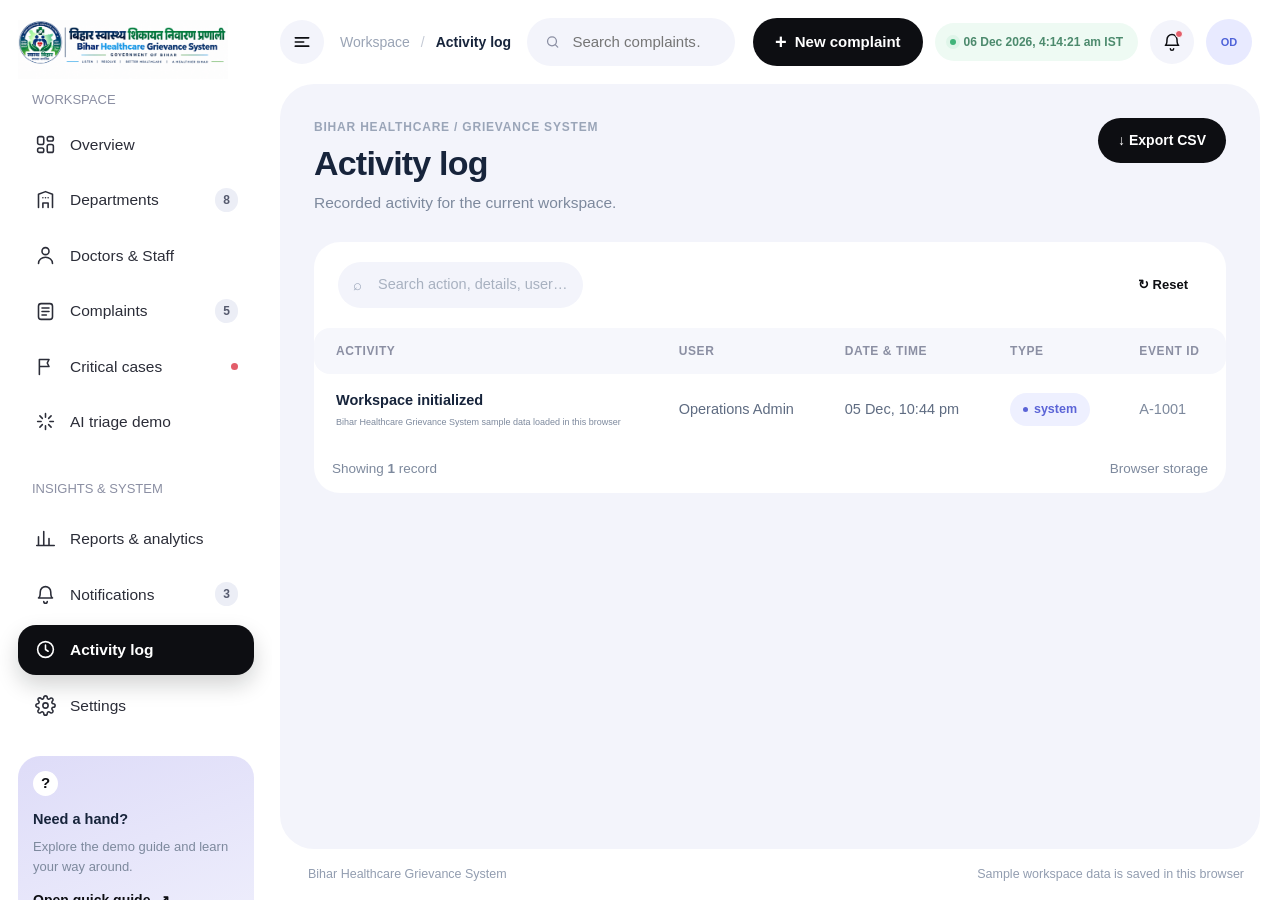
==== activity-log.html @ 7375d267 "Add complete HBS frontend Co-authored-by: Copilot <223556219+Copilot@users.noreply.github.com>" ====
<!doctype html>
<html lang="en">
<head>
  <meta charset="utf-8">
  <meta name="viewport" content="width=device-width, initial-scale=1">
  <meta name="theme-color" content="#f7f9fc">
  <meta name="referrer" content="no-referrer">
  <meta http-equiv="Content-Security-Policy" content="default-src 'self'; script-src 'self' https://cdn.jsdelivr.net; style-src 'self' 'unsafe-inline' https://fonts.googleapis.com; font-src https://fonts.gstatic.com; img-src 'self' data:; connect-src 'self'; object-src 'none'; base-uri 'none'; form-action 'none'">
  <title>Activity log · Bihar Healthcare Grievance System</title>
  <link rel="preconnect" href="https://fonts.googleapis.com">
  <link rel="preconnect" href="https://fonts.gstatic.com" crossorigin>
  <link href="https://fonts.googleapis.com/css2?family=DM+Sans:wght@400;500;600;700&family=Manrope:wght@400;500;600;700;800&family=Outfit:wght@400;500;600;700&display=swap" rel="stylesheet">
  <link rel="stylesheet" href="css/base.css">
  <link rel="stylesheet" href="css/pages/activity-log.css">
</head>
<body>
  <div class="app-shell">
    <aside class="sidebar" id="sidebar">
      <a class="brand" href="index.html" aria-label="Bihar Healthcare Grievance System home"><img src="assets/bihar-healthcare-logo.png" alt="Bihar Healthcare Grievance System — Government of Bihar"></a>
      <div class="side-label">WORKSPACE</div>
      <nav class="nav-list" aria-label="Main navigation">
        <a class="nav-item" href="index.html"><span class="nav-icon"><svg viewBox="0 0 24 24" fill="none" stroke="currentColor" stroke-width="1.8" stroke-linecap="round" stroke-linejoin="round"><rect x="3" y="3" width="7" height="9" rx="2"/><rect x="14" y="3" width="7" height="5" rx="2"/><rect x="14" y="12" width="7" height="9" rx="2"/><rect x="3" y="16" width="7" height="5" rx="2"/></svg></span><span>Overview</span></a>
        <a class="nav-item" href="departments.html"><span class="nav-icon"><svg viewBox="0 0 24 24" fill="none" stroke="currentColor" stroke-width="1.8" stroke-linecap="round" stroke-linejoin="round"><path d="M4 21V6l8-3 8 3v15"/><path d="M9 21v-5h6v5M9 10h.01M15 10h.01M12 10h.01"/></svg></span><span>Departments</span><span class="nav-count" id="departmentNavCount">8</span></a>
        <a class="nav-item" href="staff.html"><span class="nav-icon"><svg viewBox="0 0 24 24" fill="none" stroke="currentColor" stroke-width="1.8" stroke-linecap="round" stroke-linejoin="round"><circle cx="12" cy="7" r="4"/><path d="M4 21c0-4 3.5-7 8-7s8 3 8 7"/></svg></span><span>Doctors &amp; Staff</span></a>
        <a class="nav-item" href="complaints.html"><span class="nav-icon"><svg viewBox="0 0 24 24" fill="none" stroke="currentColor" stroke-width="1.8" stroke-linecap="round" stroke-linejoin="round"><rect x="4" y="3" width="16" height="18" rx="3"/><path d="M8 8h8M8 12h8M8 16h5"/></svg></span><span>Complaints</span><span class="nav-count" id="complaintNavCount">0</span></a>
        <a class="nav-item" href="critical-cases.html"><span class="nav-icon"><svg viewBox="0 0 24 24" fill="none" stroke="currentColor" stroke-width="1.8" stroke-linecap="round" stroke-linejoin="round"><path d="M5 21V4M5 4h11l-2 4 2 4H5"/></svg></span><span>Critical cases</span><span class="nav-dot"></span></a>
        <a class="nav-item" href="ai-triage.html"><span class="nav-icon"><svg viewBox="0 0 24 24" fill="none" stroke="currentColor" stroke-width="1.8" stroke-linecap="round" stroke-linejoin="round"><path d="M12 3v4M12 17v4M3 12h4M17 12h4M5.6 5.6l2.8 2.8M15.6 15.6l2.8 2.8M18.4 5.6l-2.8 2.8M8.4 15.6l-2.8 2.8"/></svg></span><span>AI triage demo</span></a>
        <div class="side-label side-label-spaced">INSIGHTS &amp; SYSTEM</div>
        <a class="nav-item" href="reports.html"><span class="nav-icon"><svg viewBox="0 0 24 24" fill="none" stroke="currentColor" stroke-width="1.8" stroke-linecap="round" stroke-linejoin="round"><path d="M4 20V10M10 20V4M16 20v-8M22 20H2"/></svg></span><span>Reports &amp; analytics</span></a>
        <a class="nav-item" href="notifications.html"><span class="nav-icon"><svg viewBox="0 0 24 24" fill="none" stroke="currentColor" stroke-width="1.8" stroke-linecap="round" stroke-linejoin="round"><path d="M6 9a6 6 0 0 1 12 0c0 6 2 7 2 7H4s2-1 2-7z"/><path d="M10 20a2 2 0 0 0 4 0"/></svg></span><span>Notifications</span><span class="nav-count" id="notificationNavCount">3</span></a>
        <a class="nav-item active" href="activity-log.html" aria-current="page"><span class="nav-icon"><svg viewBox="0 0 24 24" fill="none" stroke="currentColor" stroke-width="1.8" stroke-linecap="round" stroke-linejoin="round"><circle cx="12" cy="12" r="9"/><path d="M12 7v5l3 2"/></svg></span><span>Activity log</span></a>
        <a class="nav-item" href="settings.html"><span class="nav-icon"><svg viewBox="0 0 24 24" fill="none" stroke="currentColor" stroke-width="1.8" stroke-linecap="round" stroke-linejoin="round"><circle cx="12" cy="12" r="3"/><path d="M19.4 15a1.7 1.7 0 0 0 .3 1.9l.1.1a2 2 0 1 1-2.8 2.8l-.1-.1a1.7 1.7 0 0 0-1.9-.3 1.7 1.7 0 0 0-1 1.5V21a2 2 0 1 1-4 0v-.1a1.7 1.7 0 0 0-1.1-1.5 1.7 1.7 0 0 0-1.9.3l-.1.1a2 2 0 1 1-2.8-2.8l.1-.1a1.7 1.7 0 0 0 .3-1.9 1.7 1.7 0 0 0-1.5-1H3a2 2 0 1 1 0-4h.1a1.7 1.7 0 0 0 1.5-1.1 1.7 1.7 0 0 0-.3-1.9l-.1-.1a2 2 0 1 1 2.8-2.8l.1.1a1.7 1.7 0 0 0 1.9.3H9a1.7 1.7 0 0 0 1-1.5V3a2 2 0 1 1 4 0v.1a1.7 1.7 0 0 0 1 1.5 1.7 1.7 0 0 0 1.9-.3l.1-.1a2 2 0 1 1 2.8 2.8l-.1.1a1.7 1.7 0 0 0-.3 1.9V9a1.7 1.7 0 0 0 1.5 1H21a2 2 0 1 1 0 4h-.1a1.7 1.7 0 0 0-1.5 1z"/></svg></span><span>Settings</span></a>
      </nav>
      <div class="sidebar-bottom">
        <div class="support-card"><div class="support-icon">?</div><strong>Need a hand?</strong><p>Explore the demo guide and learn your way around.</p><button type="button" class="text-button" id="openGuide">Open quick guide <span>↗</span></button></div>
        <div class="user-mini"><a class="user-profile-link" href="admin-profile.html" aria-label="Open Operations Admin profile"><span class="avatar avatar-indigo">OD</span><span class="user-mini-copy"><strong>Operations Admin</strong><small>Administrator · Demo</small></span></a><button type="button" class="icon-button" id="profileMenu" aria-label="Operations Admin profile">•••</button></div>
      </div>
    </aside>

    <main class="main-area">
      <header class="topbar">
        <div class="topbar-left"><button type="button" class="icon-button mobile-menu" id="mobileMenu" aria-label="Toggle sidebar" title="Toggle sidebar"><svg width="20" height="20" viewBox="0 0 24 24" fill="none" stroke="currentColor" stroke-width="2" stroke-linecap="round"><path d="M4 7h16M4 12h10M4 17h16"/></svg></button><div class="breadcrumb"><span>Workspace</span><span class="crumb-sep">/</span><strong id="breadcrumbCurrent">Activity log</strong></div><label class="top-search"><svg width="18" height="18" viewBox="0 0 24 24" fill="none" stroke="currentColor" stroke-width="2" stroke-linecap="round"><circle cx="11" cy="11" r="7"/><path d="m20 20-3.5-3.5"/></svg><input id="globalSearch" type="search" placeholder="Search complaints…" autocomplete="off"></label></div>
        <div class="topbar-actions">
          <button type="button" class="add-pill" data-action="new-complaint"><span>+</span> New complaint</button>
          <div class="system-status" title="Live time in India Standard Time"><span class="status-pulse"></span><time class="live-clock-full" id="liveClock" aria-live="off"></time><time class="live-clock-time" id="liveClockTime" aria-live="off"></time></div>
          <button type="button" class="icon-button notification-button" id="topNotifications" aria-label="Notifications"><svg width="20" height="20" viewBox="0 0 24 24" fill="none" stroke="currentColor" stroke-width="1.8" stroke-linecap="round" stroke-linejoin="round"><path d="M6 9a6 6 0 0 1 12 0c0 6 2 7 2 7H4s2-1 2-7z"/><path d="M10 20a2 2 0 0 0 4 0"/></svg><i></i></button>
          <a class="avatar avatar-indigo avatar-top profile-avatar-link" href="admin-profile.html" aria-label="Open Operations Admin profile">OD</a>
        </div>
      </header>
      <div class="page-content" id="pageContent" tabindex="-1"><noscript><p>This application needs JavaScript to run.</p></noscript></div>
      <footer class="app-footer"><span>Bihar Healthcare Grievance System</span><span>Sample workspace data is saved in this browser</span></footer>
    </main>
  </div>

  <button type="button" class="sidebar-scrim" id="sidebarScrim" aria-label="Close navigation" hidden></button>
  <div class="toast-region" id="toastRegion" aria-live="polite"></div>
  <div class="modal-backdrop" id="modalBackdrop" hidden>
    <section class="modal" role="dialog" aria-modal="true" aria-labelledby="modalTitle">
      <header class="modal-header"><div><div class="eyebrow" id="modalEyebrow">WORKSPACE</div><h2 id="modalTitle">Edit record</h2></div><button type="button" class="icon-button" id="modalClose" aria-label="Close dialog">×</button></header>
      <div class="modal-body" id="modalBody"></div>
      <footer class="modal-footer" id="modalFooter"></footer>
    </section>
  </div>
  <script src="js/core/api-config.js"></script>
  <script src="js/core/api.js"></script>
  <script src="js/core/store.js"></script>
  <script src="js/core/utils.js"></script>
  <script src="js/core/ui.js"></script>
  <script src="js/core/records.js"></script>
  <script src="js/core/layout.js"></script>
  <script src="js/core/page.js"></script>
  <script src="js/pages/activity-log.js"></script>
</body>
</html>
---- css/base.css ----
/*
 * base.css — shared styles for every page: design tokens, sidebar, top bar,
 * buttons, cards, tables, forms, modal and toast.
 * Page-specific rules live in css/pages/<page>.css.
 */

:root {
  --bg: #f6f8fc;
  --surface: #fff;
  --surface-soft: #f8faff;
  --text: #17243b;
  --muted: #7d899d;
  --line: #e8edf5;
  --primary: #0b376b;
  --primary-dark: #08294f;
  --primary-soft: #eaf3fb;
  --teal: #11834b;
  --teal-soft: #e6f6ec;
  --orange: #e99a38;
  --orange-soft: #fff4e5;
  --red: #e35d6a;
  --red-soft: #fff0f1;
  --green: #2c9b70;
  --green-soft: #e7f7ef;
  --shadow: 0 8px 26px rgba(29,48,91,.045);
  --radius: 16px;
}

* {
  box-sizing: border-box;
}

html {
  scroll-behavior: smooth;
}

body {
  margin: 0;
  background: var(--bg);
  color: var(--text);
  font-family: "DM Sans",sans-serif;
  font-size: 14px;
}

button,
input,
select,
textarea {
  font: inherit;
}

button {
  cursor: pointer;
}

button:focus-visible,
input:focus-visible,
select:focus-visible,
textarea:focus-visible {
  outline: 3px solid #b9c3ff;
  outline-offset: 2px;
}

.app-shell {
  min-height: 100vh;
}

.sidebar {
  width: 256px;
  background: #fff;
  border-right: 1px solid var(--line);
  position: fixed;
  inset: 0 auto 0 0;
  display: flex;
  flex-direction: column;
  padding: 25px 16px 14px;
  z-index: 20;
  overflow-y: auto;
}

.brand {
  display: flex;
  align-items: center;
  gap: 11px;
  padding: 0 10px 30px;
  text-decoration: none;
  color: var(--text);
}

.brand-mark {
  width: 39px;
  height: 39px;
  background: var(--primary);
  border-radius: 13px;
  display: grid;
  place-items: center;
  color: #fff;
  box-shadow: 0 7px 15px #4f63d933;
}

.brand-mark svg {
  width: 24px;
  height: 24px;
}

.brand-copy {
  display: flex;
  flex-direction: column;
  gap: 2px;
}

.brand-copy strong {
  font: 800 20px Manrope,sans-serif;
  letter-spacing: -.7px;
}

.brand-copy small {
  font-size: 8px;
  letter-spacing: 1.5px;
  color: var(--muted);
  font-weight: 700;
}

.side-label {
  padding: 0 13px 10px;
  font-size: 10px;
  font-weight: 800;
  color: #a0aabc;
  letter-spacing: 1.4px;
}

.side-label-spaced {
  margin-top: 28px;
}

.nav-list {
  display: flex;
  flex-direction: column;
  gap: 5px;
}

.nav-item {
  width: 100%;
  display: flex;
  align-items: center;
  gap: 13px;
  border: 0;
  background: transparent;
  color: #758198;
  padding: 12px 13px;
  border-radius: 10px;
  text-align: left;
  font-weight: 600;
  transition: .18s;
}

.nav-item:hover {
  background: #f7f8fe;
  color: var(--text);
}

.nav-item.active {
  background: var(--primary-soft);
  color: var(--primary);
  font-weight: 700;
}

.nav-icon {
  width: 19px;
  text-align: center;
  font-size: 18px;
  line-height: 1;
}

.nav-count {
  margin-left: auto;
  min-width: 22px;
  text-align: center;
  padding: 3px 6px;
  border-radius: 7px;
  background: #f0f2f7;
  color: #818da2;
  font-size: 10px;
}

.nav-item.active .nav-count {
  background: #fff;
  color: var(--primary);
}

.nav-dot {
  width: 7px;
  height: 7px;
  border-radius: 50%;
  background: var(--red);
  margin-left: auto;
}

.sidebar-bottom {
  margin-top: auto;
  padding-top: 26px;
}

.support-card {
  border: 1px solid #e8ebff;
  background: linear-gradient(145deg,#f7f8ff,#fff);
  border-radius: 13px;
  padding: 15px;
  margin-bottom: 18px;
}

.support-icon {
  width: 25px;
  height: 25px;
  display: grid;
  place-items: center;
  border-radius: 8px;
  background: #e8ebff;
  color: var(--primary);
  font-weight: 800;
  margin-bottom: 12px;
}

.support-card strong {
  font-size: 12px;
}

.support-card p {
  font-size: 11px;
  color: var(--muted);
  line-height: 1.6;
  margin: 6px 0 11px;
}

.text-button {
  border: 0;
  background: none;
  padding: 0;
  color: var(--primary);
  font-size: 11px;
  font-weight: 700;
}

.text-button span {
  font-size: 14px;
  margin-left: 4px;
}

.user-mini {
  border-top: 1px solid var(--line);
  padding: 15px 3px 2px;
  display: flex;
  align-items: center;
  gap: 10px;
}

.avatar {
  width: 36px;
  height: 36px;
  display: grid;
  place-items: center;
  border-radius: 12px;
  font-size: 11px;
  font-weight: 800;
  flex-shrink: 0;
}

.avatar-indigo {
  background: #e8eaff;
  color: #4f63d9;
}

.avatar-teal {
  background: #e1f7f4;
  color: #128d83;
}

.avatar-orange {
  background: #fff0dd;
  color: #bd7720;
}

.avatar-rose {
  background: #ffeaed;
  color: #ce4d60;
}

.user-mini-copy {
  display: flex;
  flex-direction: column;
  gap: 4px;
  min-width: 0;
}

.user-mini-copy strong {
  font-size: 11px;
}

.user-mini-copy small {
  font-size: 10px;
  color: var(--muted);
}

.user-profile-link {
  display: flex;
  min-width: 0;
  align-items: center;
  gap: 10px;
  color: inherit;
  text-decoration: none;
}

.user-profile-link:hover .user-mini-copy strong {
  color: var(--primary);
  text-decoration: underline;
}

.user-profile-link:focus-visible,
.profile-avatar-link:focus-visible {
  outline: 3px solid #6575df;
  outline-offset: 3px;
  border-radius: 8px;
}

.profile-avatar-link {
  color: #4f63d9;
  text-decoration: none;
}

.profile-avatar-link:hover {
  box-shadow: 0 0 0 3px #e8eaff;
}

.user-mini .icon-button {
  margin-left: auto;
}

.main-area {
  margin-left: 256px;
  min-height: 100vh;
  display: flex;
  flex-direction: column;
}

.topbar {
  height: 75px;
  display: flex;
  align-items: center;
  justify-content: space-between;
  padding: 0 36px;
  background: rgba(255,255,255,.82);
  border-bottom: 1px solid var(--line);
  position: sticky;
  top: 0;
  z-index: 10;
  backdrop-filter: blur(14px);
}

.topbar-left,
.topbar-actions,
.breadcrumb {
  display: flex;
  align-items: center;
}

.breadcrumb {
  gap: 11px;
  color: #9aa4b5;
  font-size: 12px;
}

.breadcrumb strong {
  color: var(--text);
  font-weight: 700;
}

.crumb-sep {
  color: #c4cad5;
}

.topbar-actions {
  gap: 20px;
}

.system-status {
  display: flex;
  align-items: center;
  gap: 8px;
  border: 1px solid #e5f1eb;
  background: #f6fcf8;
  padding: 7px 11px;
  border-radius: 30px;
  color: #4c8a6d;
  font-size: 10px;
  font-weight: 700;
}

.live-clock-time {
  display: none;
  font-variant-numeric: tabular-nums;
}

.status-pulse {
  width: 6px;
  height: 6px;
  background: #41b47a;
  border-radius: 50%;
  box-shadow: 0 0 0 4px #dff5e9;
}

.icon-button {
  border: 0;
  background: transparent;
  color: #8590a4;
  width: 32px;
  height: 32px;
  border-radius: 9px;
  display: grid;
  place-items: center;
  font-size: 17px;
  position: relative;
}

.icon-button:hover {
  background: #f1f3fa;
  color: var(--text);
}

.notification-button i {
  position: absolute;
  right: 5px;
  top: 4px;
  width: 6px;
  height: 6px;
  border-radius: 50%;
  background: var(--red);
  border: 1px solid white;
}

.avatar-top {
  width: 32px;
  height: 32px;
  border-radius: 10px;
}

.mobile-menu {
  display: none;
}

.page-content {
  width: 100%;
  max-width: 1600px;
  margin: 0 auto;
  padding: 30px 36px 34px;
  flex: 1;
}

.app-footer {
  padding: 14px 36px;
  border-top: 1px solid var(--line);
  display: flex;
  justify-content: space-between;
  gap: 12px;
  color: #929db0;
  font-size: 10px;
}

.muted {
  color: #aab3c2;
}

.page-heading {
  display: flex;
  align-items: flex-start;
  justify-content: space-between;
  gap: 18px;
  margin-bottom: 26px;
}

.eyebrow {
  font-size: 10px;
  letter-spacing: 1.5px;
  color: #9aa5b8;
  font-weight: 800;
  margin-bottom: 8px;
}

.page-heading h1 {
  font: 800 27px Manrope,sans-serif;
  letter-spacing: -1px;
  margin: 0 0 8px;
}

.page-heading p {
  margin: 0;
  color: var(--muted);
  font-size: 12px;
  line-height: 1.6;
}

.heading-actions {
  display: flex;
  align-items: center;
  gap: 10px;
  flex-wrap: wrap;
}

.btn {
  border: 1px solid var(--line);
  background: #fff;
  color: #536078;
  border-radius: 9px;
  padding: 10px 14px;
  display: inline-flex;
  align-items: center;
  justify-content: center;
  gap: 8px;
  font-size: 11px;
  font-weight: 700;
  transition: .18s;
  white-space: nowrap;
}

.btn:hover {
  transform: translateY(-1px);
  box-shadow: 0 5px 14px #17243b0c;
}

.btn-primary {
  background: var(--primary);
  color: white;
  border-color: var(--primary);
  box-shadow: 0 5px 13px #4f63d926;
}

.btn-primary:hover {
  background: var(--primary-dark);
}

.btn-danger {
  color: var(--red);
  border-color: #f7d7db;
  background: #fff;
}

.btn-ghost {
  background: transparent;
}

.btn-sm {
  padding: 7px 10px;
  font-size: 10px;
}

.btn .plus {
  font-size: 17px;
  line-height: 10px;
}

.card {
  background: var(--surface);
  border: 1px solid var(--line);
  border-radius: var(--radius);
  box-shadow: var(--shadow);
}

.card-header {
  display: flex;
  justify-content: space-between;
  align-items: center;
  gap: 14px;
  padding: 20px 21px 16px;
}

.card-title {
  font: 700 14px Manrope,sans-serif;
  margin: 0;
}

.card-subtitle {
  font-size: 10px;
  color: var(--muted);
  margin-top: 5px;
}

.card-body {
  padding: 0 21px 21px;
}

.stats-grid {
  display: grid;
  grid-template-columns: repeat(4,minmax(0,1fr));
  gap: 16px;
  margin-bottom: 20px;
}

.stat-card {
  padding: 19px 20px;
  position: relative;
  overflow: hidden;
}

.stat-top {
  display: flex;
  align-items: center;
  justify-content: space-between;
  margin-bottom: 18px;
}

.stat-label {
  font-size: 11px;
  color: var(--muted);
  font-weight: 600;
}

.stat-icon {
  width: 36px;
  height: 36px;
  display: grid;
  place-items: center;
  border-radius: 11px;
  font-size: 18px;
}

.icon-purple {
  background: #eeedff;
  color: #6e63dc;
}

.icon-teal {
  background: var(--teal-soft);
  color: var(--teal);
}

.icon-orange {
  background: var(--orange-soft);
  color: #d88b2e;
}

.icon-red {
  background: var(--red-soft);
  color: var(--red);
}

.stat-value {
  font: 800 27px Manrope,sans-serif;
  letter-spacing: -1px;
  margin-bottom: 9px;
}

.stat-foot {
  font-size: 10px;
  color: var(--muted);
  display: flex;
  align-items: center;
  gap: 6px;
}

.trend-up {
  color: #269a6a;
  font-weight: 700;
}

.trend-warn {
  color: #dc8c2d;
  font-weight: 700;
}

.dashboard-grid {
  display: grid;
  grid-template-columns: minmax(0,1.65fr) minmax(270px,1fr);
  gap: 18px;
  margin-bottom: 18px;
}

.chart-wrap {
  height: 245px;
  position: relative;
}

.activity-list {
  display: flex;
  flex-direction: column;
  gap: 0;
}

.activity-row {
  display: flex;
  align-items: flex-start;
  gap: 11px;
  padding: 13px 0;
  border-bottom: 1px solid #f0f2f7;
}

.activity-row:last-child {
  border-bottom: 0;
}

.activity-symbol {
  width: 31px;
  height: 31px;
  border-radius: 10px;
  display: grid;
  place-items: center;
  font-size: 13px;
  flex-shrink: 0;
}

.activity-copy {
  min-width: 0;
  flex: 1;
}

.activity-copy strong {
  display: block;
  font-size: 11px;
  font-weight: 700;
  margin: 1px 0 4px;
}

.activity-copy p {
  font-size: 10px;
  color: var(--muted);
  margin: 0;
  line-height: 1.5;
}

.activity-time {
  font-size: 9px;
  color: #a5afbf;
  white-space: nowrap;
}

.dept-tile-icon {
  width: 36px;
  height: 36px;
  border-radius: 11px;
  display: grid;
  place-items: center;
  font-size: 17px;
}

.toolbar {
  display: flex;
  justify-content: space-between;
  align-items: center;
  gap: 12px;
  flex-wrap: wrap;
  padding: 15px 18px;
  border-bottom: 1px solid var(--line);
}

.toolbar-left,
.toolbar-right {
  display: flex;
  align-items: center;
  gap: 9px;
  flex-wrap: wrap;
}

.searchbox {
  position: relative;
  min-width: 225px;
}

.searchbox span {
  position: absolute;
  left: 12px;
  top: 9px;
  color: #9aa5b8;
  font-size: 15px;
}

.searchbox input {
  padding-left: 34px;
  width: 100%;
}

.field,
.select-field,
.textarea-field {
  width: 100%;
  border: 1px solid #e2e7f0;
  border-radius: 9px;
  background: #fff;
  padding: 10px 11px;
  color: var(--text);
  font-size: 11px;
  min-height: 37px;
}

.field::placeholder,
.textarea-field::placeholder {
  color: #a8b1c0;
}

.select-field {
  min-width: 125px;
  padding-right: 28px;
}

.table-wrap {
  overflow-x: auto;
}

.data-table {
  width: 100%;
  border-collapse: collapse;
  white-space: nowrap;
}

.data-table th {
  text-align: left;
  background: #fbfcfe;
  color: #9aa5b8;
  font-size: 9px;
  text-transform: uppercase;
  letter-spacing: .8px;
  padding: 13px 18px;
  font-weight: 800;
  border-bottom: 1px solid var(--line);
}

.data-table td {
  padding: 14px 18px;
  border-bottom: 1px solid #f0f2f7;
  font-size: 11px;
  color: #5f6c82;
}

.data-table tr:last-child td {
  border-bottom: 0;
}

.data-table tbody tr:hover {
  background: #fbfcff;
}

.primary-cell {
  display: flex;
  align-items: center;
  gap: 10px;
}

.primary-cell strong {
  display: block;
  color: var(--text);
  font-size: 11px;
  margin-bottom: 4px;
}

.primary-cell small {
  font-size: 9px;
  color: var(--muted);
}

.cell-avatar {
  width: 32px;
  height: 32px;
  border-radius: 10px;
  display: grid;
  place-items: center;
  font-size: 10px;
  font-weight: 800;
  flex-shrink: 0;
}

.table-actions {
  display: flex;
  gap: 5px;
  align-items: center;
}

.table-action {
  border: 1px solid #edf0f6;
  background: #fff;
  border-radius: 7px;
  padding: 5px 8px;
  color: #8792a6;
  font-size: 10px;
}

.table-action:hover {
  color: var(--primary);
  border-color: #d9ddff;
}

.status {
  display: inline-flex;
  align-items: center;
  gap: 6px;
  border-radius: 30px;
  padding: 5px 8px;
  font-size: 9px;
  font-weight: 700;
}

.status:before {
  content: "";
  width: 5px;
  height: 5px;
  border-radius: 50%;
  background: currentColor;
}

.status-open {
  background: #fff4e6;
  color: #c98227;
}

.status-progress {
  background: #eef0ff;
  color: #5b64d7;
}

.status-resolved {
  background: #e6f7ef;
  color: #27855e;
}

.status-critical {
  background: #fff0f1;
  color: #d74c5e;
}

.status-active {
  background: #e5f8f1;
  color: #26865d;
}

.status-inactive {
  background: #f1f3f7;
  color: #7f8ba0;
}

.table-footer {
  display: flex;
  justify-content: space-between;
  align-items: center;
  gap: 12px;
  padding: 14px 18px;
  border-top: 1px solid var(--line);
  color: var(--muted);
  font-size: 10px;
}

.pagination {
  display: flex;
  gap: 5px;
}

.page-btn {
  width: 27px;
  height: 27px;
  border: 1px solid var(--line);
  border-radius: 7px;
  background: white;
  color: #8390a5;
  font-size: 10px;
}

.page-btn.active {
  background: var(--primary);
  border-color: var(--primary);
  color: white;
}

.empty-state {
  padding: 45px 20px;
  text-align: center;
  color: var(--muted);
}

.empty-icon {
  width: 48px;
  height: 48px;
  border-radius: 15px;
  background: #f0f2ff;
  color: var(--primary);
  display: grid;
  place-items: center;
  font-size: 22px;
  margin: 0 auto 12px;
}

.empty-state strong {
  display: block;
  color: var(--text);
  font-size: 13px;
  margin-bottom: 6px;
}

.empty-state p {
  font-size: 11px;
  line-height: 1.6;
  max-width: 310px;
  margin: 0 auto 15px;
}

.form-label {
  display: block;
  font-size: 10px;
  font-weight: 700;
  color: #5f6b80;
  margin-bottom: 7px;
}

.form-group {
  margin-bottom: 15px;
}

.textarea-field {
  min-height: 100px;
  resize: vertical;
  line-height: 1.6;
}

.result-box {
  border: 1px solid #e5e9ff;
  background: #f8f9ff;
  border-radius: 12px;
  padding: 16px;
  margin-top: 16px;
}

.result-box h4 {
  font-size: 12px;
  margin: 0 0 12px;
}

.result-row {
  display: flex;
  justify-content: space-between;
  gap: 10px;
  padding: 9px 0;
  border-bottom: 1px solid #e9ecfa;
  font-size: 11px;
}

.result-row:last-child {
  border: 0;
}

.result-row span {
  color: var(--muted);
}

.result-row strong {
  color: var(--text);
  text-align: right;
}

.modal-backdrop {
  position: fixed;
  inset: 0;
  background: rgba(20,30,55,.42);
  backdrop-filter: blur(4px);
  z-index: 50;
  display: grid;
  place-items: center;
  padding: 20px;
}

.modal-backdrop[hidden] {
  display: none;
}

.modal {
  background: white;
  border-radius: 17px;
  width: min(580px,100%);
  max-height: 90vh;
  overflow: auto;
  box-shadow: 0 25px 80px #101b3530;
  animation: modal-in .18s ease-out;
}

.modal-header {
  display: flex;
  align-items: flex-start;
  justify-content: space-between;
  padding: 23px 24px 17px;
  border-bottom: 1px solid var(--line);
}

.modal-header h2 {
  font: 800 19px Manrope,sans-serif;
  margin: 0;
  letter-spacing: -.4px;
}

.modal-body {
  padding: 21px 24px;
}

.modal-footer {
  display: flex;
  justify-content: flex-end;
  gap: 9px;
  padding: 15px 24px 21px;
  border-top: 1px solid var(--line);
}

.modal-form-grid {
  display: grid;
  grid-template-columns: 1fr 1fr;
  gap: 14px;
}

.modal-form-grid .full-span {
  grid-column: 1/-1;
}

.toast-region {
  position: fixed;
  right: 22px;
  bottom: 22px;
  z-index: 80;
  display: flex;
  flex-direction: column;
  gap: 9px;
}

.toast {
  min-width: 250px;
  max-width: 370px;
  background: #1f2d45;
  color: #fff;
  border-radius: 11px;
  padding: 13px 15px;
  display: flex;
  align-items: center;
  gap: 10px;
  box-shadow: 0 10px 35px #16243b30;
  animation: toast-in .2s ease-out;
  font-size: 11px;
}

.toast-mark {
  width: 21px;
  height: 21px;
  display: grid;
  place-items: center;
  background: #ffffff20;
  border-radius: 7px;
  color: #9ee5bd;
}

.toast.error .toast-mark {
  color: #ffadb5;
}

.guide-list {
  display: flex;
  flex-direction: column;
  gap: 13px;
}

.guide-item {
  display: flex;
  gap: 11px;
}

.guide-num {
  width: 26px;
  height: 26px;
  display: grid;
  place-items: center;
  background: var(--primary-soft);
  color: var(--primary);
  font-size: 10px;
  font-weight: 800;
  border-radius: 8px;
  flex-shrink: 0;
}

.guide-item strong {
  font-size: 11px;
}

.guide-item p {
  font-size: 10px;
  color: var(--muted);
  line-height: 1.6;
  margin: 4px 0 0;
}

@keyframes modal-in {
  from {
    opacity: 0;
    transform: translateY(7px) scale(.99);
  }
  to {
    opacity: 1;
    transform: none;
  }
}

@keyframes toast-in {
  from {
    opacity: 0;
    transform: translateY(8px);
  }
  to {
    opacity: 1;
    transform: none;
  }
}

@media(max-width:1200px) {
  .stats-grid {
    grid-template-columns: repeat(2,minmax(0,1fr));
  }
  .page-content {
    padding: 26px 24px;
  }
  .topbar {
    padding: 0 24px;
  }
  .dashboard-grid {
    grid-template-columns: minmax(0,1.3fr) minmax(260px,1fr);
  }
}

@media(max-width:950px) {
  .sidebar {
    transform: translateX(-100%);
    transition: transform .25s;
    box-shadow: none;
  }
  .sidebar.open {
    transform: translateX(0);
    box-shadow: 15px 0 45px #17243b1c;
  }
  .main-area {
    margin-left: 0;
  }
  .mobile-menu {
    display: grid;
    margin-right: 9px;
  }
  .topbar-left {
    display: flex;
  }
  .dashboard-grid {
    grid-template-columns: 1fr;
  }
  .support-card {
    display: none;
  }
  .sidebar-bottom {
    padding-top: 12px;
  }
}

@media(max-width:600px) {
  .topbar {
    height: 62px;
    padding: 0 14px;
  }
  .page-content {
    padding: 22px 14px;
  }
  .page-heading {
    flex-direction: column;
    margin-bottom: 20px;
  }
  .page-heading h1 {
    font-size: 23px;
  }
  .heading-actions {
    width: 100%;
  }
  .heading-actions .btn {
    flex: 1;
  }
  .system-status {
    gap: 7px;
    padding: 7px 9px;
    font-size: 9px;
  }
  .live-clock-full {
    display: none;
  }
  .live-clock-time {
    display: inline;
  }
  .topbar-actions {
    gap: 9px;
  }
  .stats-grid {
    gap: 10px;
  }
  .stat-card {
    padding: 14px;
  }
  .stat-value {
    font-size: 23px;
  }
  .stat-top {
    margin-bottom: 12px;
  }
  .stat-icon {
    width: 31px;
    height: 31px;
  }
  .card-header {
    padding: 17px 15px 13px;
  }
  .card-body {
    padding: 0 15px 15px;
  }
  .toolbar {
    padding: 12px;
  }
  .toolbar-left,
  .toolbar-right {
    width: 100%;
  }
  .searchbox {
    min-width: 0;
    flex: 1;
  }
  .toolbar .select-field {
    flex: 1;
    min-width: 0;
  }
  .data-table th,
  .data-table td {
    padding: 12px;
  }
  .app-footer {
    padding: 13px 15px;
    flex-direction: column;
  }
  .modal-form-grid {
    grid-template-columns: 1fr;
  }
  .modal-form-grid .full-span {
    grid-column: auto;
  }
  .modal-header,
  .modal-body {
    padding-left: 18px;
    padding-right: 18px;
  }
  .modal-footer {
    padding: 14px 18px 18px;
  }
  .activity-time {
    display: none;
  }
  .table-footer {
    padding: 12px;
    flex-wrap: wrap;
  }
  .chart-wrap {
    height: 210px;
  }
}

/* Bihar Healthcare Grievance System responsive navigation refinements */
html,
body {
  max-width: 100%;
  overflow-x: hidden;
}

.brand {
  display: flex;
  align-items: center;
  justify-content: flex-start;
  min-height: 66px;
  padding: 0 0 24px;
  overflow: hidden;
}

.brand img {
  display: block;
  width: 100%;
  max-width: 226px;
  height: auto;
  max-height: 76px;
  object-fit: contain;
  object-position: left center;
  flex-shrink: 0;
}

.sidebar {
  width: 76px;
  padding: 18px 12px 12px;
  transition: width .22s ease,transform .25s ease;
  overflow-x: hidden;
}

.sidebar:hover,
.sidebar:focus-within {
  width: 270px;
  box-shadow: 12px 0 32px #17243b12;
}

.main-area {
  margin-left: 76px;
  min-width: 0;
  transition: margin-left .22s ease;
}

.sidebar .brand img {
  width: 226px;
  max-width: none;
}

.sidebar-scrim {
  display: none;
  border: 0;
  position: fixed;
  inset: 0;
  background: #101a2d70;
  z-index: 19;
}

.sidebar-scrim[hidden] {
  display: none;
}

@media(max-width:950px) {
  .sidebar {
    width: 270px;
    max-width: 86vw;
    transform: translateX(-105%);
    transition: transform .25s ease;
    width: 270px;
    box-shadow: none;
  }
  .sidebar.open {
    transform: translateX(0);
    box-shadow: 15px 0 45px #17243b1c;
  }
  .sidebar:hover,
  .sidebar:focus-within {
    width: 270px;
  }
  .sidebar .brand img {
    width: 226px;
    height: auto;
    max-height: 76px;
    object-fit: contain;
  }
  .sidebar .side-label,
  .sidebar .nav-item>span:not(.nav-icon),
  .sidebar .support-card,
  .sidebar .user-mini-copy,
  .sidebar #profileMenu {
    display: initial;
  }
  .sidebar .nav-item {
    justify-content: flex-start;
    padding: 12px 13px;
  }
  .sidebar .support-card {
    display: none;
  }
  .sidebar-bottom {
    padding-top: 12px;
  }
  .main-area {
    margin-left: 0;
  }
  .sidebar-scrim:not([hidden]) {
    display: block;
  }
  .page-content {
    min-width: 0;
  }
  .topbar {
    min-width: 0;
  }
  .app-footer {
    flex-wrap: wrap;
  }
}

@media(max-width:600px) {
  .sidebar {
    max-width: 86vw;
  }
  .topbar {
    gap: 8px;
  }
  .breadcrumb {
    gap: 6px;
    min-width: 0;
  }
  .breadcrumb>span:first-child {
    display: none;
  }
  .topbar-actions {
    gap: 4px;
  }
  .page-content {
    padding: 18px 12px 24px;
  }
  .page-heading {
    min-width: 0;
  }
  .page-heading h1 {
    overflow-wrap: anywhere;
  }
  .heading-actions {
    flex-wrap: wrap;
  }
  .heading-actions .btn {
    white-space: normal;
    min-width: 0;
  }
  .stats-grid {
    grid-template-columns: repeat(2,minmax(0,1fr));
  }
  .stat-card {
    min-width: 0;
  }
  .stat-value {
    overflow-wrap: anywhere;
  }
  .card {
    min-width: 0;
  }
  .card-header {
    align-items: flex-start;
    flex-wrap: wrap;
  }
  .toolbar-left,
  .toolbar-right {
    min-width: 0;
  }
  .searchbox {
    width: 100%;
    flex-basis: 100%;
  }
  .data-table {
    font-size: 10px;
  }
  .table-wrap {
    max-width: calc(100vw - 24px);
  }
  .modal-backdrop {
    padding: 10px;
  }
  .modal {
    max-height: 94dvh;
  }
  .modal-form-grid {
    grid-template-columns: minmax(0,1fr);
  }
  .app-footer {
    font-size: 10px;
    overflow-wrap: anywhere;
  }
  .toast-region {
    left: 12px;
    right: 12px;
    bottom: 12px;
  }
  .toast {
    min-width: 0;
    max-width: 100%;
  }
}

@media(prefers-reduced-motion:reduce) {
  *,
  *::before,
  *::after {
    scroll-behavior: auto!important;
    transition: none!important;
    animation: none!important;
  }
}

/* ==========================================================
   HavenMed-style redesign  ·  push-layout sidebar
   Open  = 272px sidebar, content shifts right (no overlap)
   Closed = 88px icon rail, content expands
   ========================================================== */
:root {
  --sw: 272px;
  --sw-closed: 88px;
  --ink: #0d0e12;
  --canvas: #f3f4fb;
  --lav: #dedcf8;
  --sage: #d4e4df;
  --sun: #f5f26b;
  --ice: #dcecee;
  --radius: 26px;
  --shadow: none;
  --line: #e9ebf3;
  --primary: #0d0e12;
  --primary-dark: #000;
  --primary-soft: #0d0e12;
}

body {
  background: #fff;
  font-family: "Outfit","DM Sans",sans-serif;
  font-size: 14px;
}

.page-heading h1,
.card-title,
.stat-value,
.modal-header h2 {
  font-family: "Outfit","Manrope",sans-serif;
}

/* ---- Sidebar ---- */
.app-shell .sidebar {
  width: var(--sw);
  background: #fff;
  border-right: 0;
  padding: 20px 18px 16px;
  transition: width .26s cubic-bezier(.4,0,.2,1),transform .26s ease;
  box-shadow: none;
  overflow-x: hidden;
}

.app-shell .sidebar:hover,
.app-shell .sidebar:focus-within {
  width: var(--sw);
  box-shadow: none;
}

.app-shell .main-area {
  margin-left: var(--sw);
  transition: margin-left .26s cubic-bezier(.4,0,.2,1);
  min-width: 0;
}

.sidebar .brand {
  padding: 0 0 22px;
  min-height: 70px;
}

.sidebar .brand img {
  width: 228px;
  max-width: none;
  height: auto;
  max-height: 70px;
  object-fit: contain;
  transition: width .2s;
}

.side-label {
  font-size: 12px;
  font-weight: 500;
  letter-spacing: 0;
  color: #8b8fa3;
  padding: 0 14px 10px;
  text-transform: none;
}

.side-label-spaced {
  margin-top: 26px;
}

.nav-list {
  gap: 6px;
}

.nav-item {
  padding: 13px 16px;
  border-radius: 16px;
  color: #2b2d38;
  font-weight: 500;
  font-size: 14.5px;
  gap: 14px;
}

.nav-item:hover {
  background: #f3f4fb;
  color: var(--ink);
}

.nav-item.active {
  background: var(--ink);
  color: #fff;
  font-weight: 600;
  border-radius: 18px;
  box-shadow: 0 10px 22px rgba(13,14,18,.18);
}

.nav-icon {
  width: 22px;
  font-size: 19px;
}

.nav-count {
  background: #eceef6;
  color: #555a6e;
  border-radius: 20px;
  font-weight: 600;
  font-size: 11px;
}

.nav-item.active .nav-count {
  background: #2a2c35;
  color: #fff;
}

.support-card {
  background: linear-gradient(160deg,var(--lav),#eeeefc);
  border: 0;
  border-radius: 22px;
}

.support-icon {
  background: #fff;
  color: var(--ink);
  border-radius: 50%;
}

.text-button {
  color: var(--ink);
}

.user-mini {
  border-top: 0;
  background: #f3f4fb;
  border-radius: 20px;
  padding: 10px;
}

.avatar {
  border-radius: 50%;
}

/* collapsed rail (desktop) */
@media(min-width:951px) {
  body.nav-collapsed .app-shell .sidebar,
  body.nav-collapsed .app-shell .sidebar:hover,
  body.nav-collapsed .app-shell .sidebar:focus-within {
    width: var(--sw-closed);
  }
  body.nav-collapsed .app-shell .main-area {
    margin-left: var(--sw-closed);
  }
  body.nav-collapsed .sidebar .brand {
    width: 44px;
    margin-left: 8px;
  }
  body.nav-collapsed .sidebar .brand img {
    width: 228px;
    max-width: none;
  }
  body.nav-collapsed .sidebar .side-label,
  body.nav-collapsed .sidebar .nav-item>span:not(.nav-icon),
  body.nav-collapsed .sidebar .support-card,
  body.nav-collapsed .sidebar .user-mini-copy,
  body.nav-collapsed .sidebar #profileMenu,
  body.nav-collapsed .sidebar .nav-dot {
    display: none;
  }
  body.nav-collapsed .sidebar .nav-item {
    justify-content: center;
    padding: 14px 0;
  }
  body.nav-collapsed .sidebar .nav-icon {
    font-size: 21px;
  }
  body.nav-collapsed .sidebar .user-mini {
    justify-content: center;
    background: transparent;
    padding: 6px 0;
  }
  body.nav-collapsed .sidebar .side-label-spaced {
    display: block;
    height: 1px;
    margin: 14px 8px;
    padding: 0;
    background: var(--line);
    font-size: 0;
    overflow: hidden;
  }
}

/* ---- Topbar ---- */
.topbar {
  height: 84px;
  padding: 0 28px 0 8px;
  background: #fff;
  border-bottom: 0;
  backdrop-filter: none;
  gap: 18px;
}

.topbar-left {
  flex: 1;
  gap: 16px;
  min-width: 0;
}

.mobile-menu {
  display: grid!important;
  margin-right: 0;
  width: 46px;
  height: 46px;
  border-radius: 50%;
  background: #f3f4fb;
  color: var(--ink);
  flex-shrink: 0;
}

.mobile-menu:hover {
  background: var(--lav);
}

.breadcrumb {
  font-size: 13px;
  white-space: nowrap;
}

.top-search {
  display: flex;
  align-items: center;
  gap: 10px;
  flex: 1;
  max-width: 420px;
  height: 48px;
  padding: 0 18px;
  background: #f3f4fb;
  border-radius: 30px;
  color: #8b8fa3;
}

.top-search input {
  border: 0;
  background: transparent;
  outline: 0;
  width: 100%;
  font-size: 14px;
  color: var(--ink);
}

.top-search:focus-within {
  box-shadow: 0 0 0 3px var(--lav);
}

.topbar-actions {
  gap: 12px;
}

.add-pill {
  display: inline-flex;
  align-items: center;
  gap: 8px;
  height: 48px;
  padding: 0 22px;
  border: 0;
  border-radius: 30px;
  background: var(--ink);
  color: #fff;
  font-weight: 600;
  font-size: 14px;
  white-space: nowrap;
}

.add-pill span {
  font-size: 20px;
  line-height: 1;
}

.add-pill:hover {
  background: #262833;
}

.icon-button {
  width: 44px;
  height: 44px;
  border-radius: 50%;
  background: #f3f4fb;
  color: var(--ink);
}

.icon-button:hover {
  background: var(--lav);
  color: var(--ink);
}

.notification-button i {
  right: 11px;
  top: 10px;
  width: 8px;
  height: 8px;
}

.avatar-top {
  width: 46px;
  height: 46px;
  border-radius: 50%;
}

.system-status {
  background: #eefaf3;
  border-color: transparent;
  border-radius: 30px;
  padding: 9px 14px;
}

/* ---- Canvas ---- */
.page-content {
  background: var(--canvas);
  border-radius: 34px;
  margin: 0 20px 0 8px;
  width: auto;
  max-width: none;
  padding: 34px 34px 38px;
}

.app-footer {
  border-top: 0;
  padding: 16px 36px;
}

.page-heading h1 {
  font-size: 32px;
  font-weight: 600;
  letter-spacing: -.8px;
}

.page-heading p {
  font-size: 14px;
}

.eyebrow {
  font-size: 11px;
  letter-spacing: .8px;
  font-weight: 600;
}

/* ---- Buttons ---- */
.btn {
  border-radius: 30px;
  padding: 12px 20px;
  font-size: 13px;
  font-weight: 600;
  border: 0;
  background: #fff;
  color: var(--ink);
}

.btn-primary {
  background: var(--ink);
  color: #fff;
  box-shadow: none;
}

.btn-primary:hover {
  background: #262833;
}

.btn-danger {
  background: #fff0f1;
  border: 0;
  color: #d74c5e;
}

.btn-sm {
  padding: 8px 14px;
  font-size: 12px;
}

/* ---- Cards ---- */
.card {
  border: 0;
  border-radius: var(--radius);
  background: #fff;
}

.card-header {
  padding: 24px 26px 16px;
}

.card-body {
  padding: 0 26px 26px;
}

.card-title {
  font-size: 18px;
  font-weight: 600;
}

.card-subtitle {
  font-size: 12px;
}

/* pastel stat tiles, each slightly different like the reference */
.stats-grid {
  gap: 18px;
}

.stat-card {
  border: 0;
  border-radius: 30px;
  padding: 24px 24px 22px;
  min-height: 178px;
  display: flex;
  flex-direction: column;
  justify-content: space-between;
}

.stat-card-link {
  color: inherit;
  text-decoration: none;
  transition: transform .18s, box-shadow .18s;
}

.stat-card-link:hover {
  transform: translateY(-3px);
  box-shadow: 0 10px 24px rgba(29,48,91,.12);
}

.stat-card-link:focus-visible {
  outline: 3px solid #6575df;
  outline-offset: 3px;
}

.stats-grid .stat-card:nth-child(1) {
  background: var(--lav);
}

.stats-grid .stat-card:nth-child(2) {
  background: var(--sage);
}

.stats-grid .stat-card:nth-child(3) {
  background: var(--sun);
}

.stats-grid .stat-card:nth-child(4) {
  background: var(--ice);
}

.stat-top {
  margin-bottom: 22px;
}

.stat-label {
  order: 2;
  font-size: 17px;
  font-weight: 600;
  color: var(--ink);
}

.stat-icon,
.stat-icon.icon-purple,
.stat-icon.icon-teal,
.stat-icon.icon-orange,
.stat-icon.icon-red {
  width: 46px;
  height: 46px;
  border-radius: 50%;
  background: #fff;
  color: var(--ink);
  font-size: 20px;
}

.stats-grid .stat-card:nth-child(3) .stat-icon {
  background: var(--ink);
  color: #fff;
}

.stat-top {
  flex-direction: row-reverse;
  justify-content: space-between;
  align-items: center;
}

.stat-value {
  font-size: 40px;
  font-weight: 600;
  letter-spacing: -1.5px;
  margin-bottom: 8px;
}

.stat-foot {
  color: #3d4050;
  font-size: 12px;
}

.trend-up,
.trend-warn {
  background: rgba(255,255,255,.65);
  padding: 3px 9px;
  border-radius: 20px;
  color: var(--ink);
}

.dept-tile-icon {
  border-radius: 50%;
}

.activity-symbol {
  border-radius: 50%;
}

.activity-row {
  border-bottom-color: #f0f1f7;
}

.toolbar {
  border-bottom: 0;
  padding: 20px 24px;
}

.field,
.select-field,
.textarea-field {
  border: 0;
  background: #f3f4fb;
  border-radius: 16px;
  font-size: 13px;
  min-height: 44px;
  padding: 11px 16px;
}

.field:focus,
.select-field:focus,
.textarea-field:focus {
  outline: 0;
  box-shadow: 0 0 0 3px var(--lav);
}

.searchbox input {
  padding-left: 40px;
  border-radius: 30px;
}

.searchbox span {
  top: 12px;
  left: 15px;
}

.data-table th {
  background: #f6f7fc;
  font-size: 11px;
  color: #8b8fa3;
  padding: 14px 22px;
  border-bottom: 0;
}

.data-table th:first-child {
  border-radius: 16px 0 0 16px;
}

.data-table th:last-child {
  border-radius: 0 16px 16px 0;
}

.data-table td {
  padding: 16px 22px;
  font-size: 13px;
  border-bottom: 1px solid #f0f1f7;
}

.data-table tbody tr:hover {
  background: #f9faff;
}

.primary-cell strong {
  font-size: 13px;
}

.cell-avatar {
  border-radius: 50%;
}

.table-action {
  border: 0;
  background: #f3f4fb;
  border-radius: 20px;
  padding: 7px 13px;
  font-size: 11px;
  color: var(--ink);
}

.table-action:hover {
  background: var(--ink);
  color: #fff;
}

.status {
  font-size: 11px;
  padding: 6px 11px;
}

.table-footer {
  border-top: 0;
  font-size: 12px;
}

.page-btn {
  border: 0;
  background: #f3f4fb;
  border-radius: 50%;
  width: 32px;
  height: 32px;
  color: var(--ink);
}

.page-btn.active {
  background: var(--ink);
  color: #fff;
}

.result-box {
  background: #f6f7fc;
  border: 0;
  border-radius: 20px;
}

.result-row {
  border-bottom-color: #e8eaf4;
}

.empty-icon {
  border-radius: 50%;
  background: var(--lav);
  color: var(--ink);
}

.modal {
  border-radius: 30px;
}

.toast {
  background: var(--ink);
  border-radius: 20px;
}

.guide-num {
  background: var(--ink);
  color: #fff;
  border-radius: 50%;
}

/* ---- Tablet / mobile: sidebar becomes an overlay drawer (never hides content permanently) ---- */
@media(max-width:1200px) {
  .page-content {
    padding: 26px 22px;
  }
  .add-pill {
    padding: 0 16px;
  }
}

@media(max-width:950px) {
  .app-shell .sidebar,
  .app-shell .sidebar:hover {
    width: 280px;
    max-width: 86vw;
    transform: translateX(-105%);
    box-shadow: none;
    z-index: 30;
  }
  .app-shell .sidebar.open {
    transform: translateX(0);
    box-shadow: 20px 0 50px rgba(13,14,18,.18);
  }
  .sidebar-scrim {
    z-index: 25;
  }
  .app-shell .main-area,
  body.nav-collapsed .app-shell .main-area {
    margin-left: 0;
  }
  .topbar {
    padding: 0 16px 0 12px;
    height: 74px;
  }
  .page-content {
    margin: 0 10px;
    border-radius: 26px;
  }
  .top-search {
    display: none;
  }
}

@media(max-width:600px) {
  .topbar {
    height: 62px;
    padding: 0 10px;
  }
  .topbar-actions {
    gap: 6px;
  }
  .topbar-actions .add-pill,
  .topbar-actions .avatar-top,
  .topbar-actions .notification-button {
    flex-basis: 36px;
    width: 36px;
    height: 36px;
  }
  .topbar-actions .system-status {
    gap: 6px;
    padding: 7px 8px;
    font-size: 9px;
  }
  .page-content {
    margin: 0 6px;
    padding: 18px 12px 24px;
    border-radius: 22px;
  }
  .add-pill {
    width: 46px;
    height: 46px;
    padding: 0;
    justify-content: center;
    font-size: 0;
  }
  .add-pill span {
    font-size: 24px;
  }
  .stat-card {
    min-height: 150px;
    padding: 16px;
    border-radius: 24px;
  }
  .stat-value {
    font-size: 30px;
  }
  .stat-label {
    font-size: 13px;
  }
}

/* nav svg icons */
.nav-icon svg {
  width: 21px;
  height: 21px;
  display: block;
  margin: auto;
}

.nav-icon {
  display: grid;
  place-items: center;
  background: none!important;
  color: inherit;
}

/* ===== Icons ===== */
.ico {
  width: 22px;
  height: 22px;
  display: block;
}

.stat-icon .ico {
  width: 24px;
  height: 24px;
}

.stat-icon,
.stat-icon.icon-purple,
.stat-icon.icon-teal,
.stat-icon.icon-orange,
.stat-icon.icon-red {
  width: 52px;
  height: 52px;
}

.dept-tile-icon {
  width: 48px;
  height: 48px;
  border-radius: 50%;
  flex-shrink: 0;
}

.dept-tile-icon .ico {
  width: 23px;
  height: 23px;
}

.activity-symbol {
  width: 44px;
  height: 44px;
  border-radius: 50%;
}

.activity-symbol .ico {
  width: 20px;
  height: 20px;
}

.empty-icon {
  width: 60px;
  height: 60px;
}

.empty-icon .ico {
  width: 26px;
  height: 26px;
}

.dept-tile-icon.icon-purple,
.activity-symbol.icon-purple {
  background: #e7e5fb;
  color: #4b46c9;
}

.dept-tile-icon.icon-teal,
.activity-symbol.icon-teal {
  background: #dcf1ea;
  color: #1b8a6b;
}

.dept-tile-icon.icon-orange,
.activity-symbol.icon-orange {
  background: #fdecd2;
  color: #c9791a;
}

.dept-tile-icon.icon-red,
.activity-symbol.icon-red {
  background: #fde3e6;
  color: #d23f55;
}

/* ===== Readable text sizes ===== */
body {
  font-size: 15px;
  line-height: 1.5;
}

.breadcrumb {
  font-size: 14px;
}

.eyebrow {
  font-size: 12px;
}

.page-heading h1 {
  font-size: 34px;
}

.page-heading p {
  font-size: 15.5px;
}

.nav-item {
  font-size: 15.5px;
}

.nav-count {
  font-size: 12px;
  padding: 3px 8px;
}

.side-label {
  font-size: 13px;
}

.support-card strong {
  font-size: 14.5px;
}

.support-card p {
  font-size: 13px;
}

.text-button {
  font-size: 14px;
  font-weight: 600;
}

.user-mini-copy strong {
  font-size: 14px;
}

.user-mini-copy small {
  font-size: 12.5px;
}

.btn {
  font-size: 14px;
}

.btn-sm {
  font-size: 13px;
}

.card-title {
  font-size: 19px;
}

.card-subtitle {
  font-size: 13.5px;
  margin-top: 6px;
}

.stat-label {
  font-size: 17px;
}

.stat-foot {
  font-size: 13.5px;
}

.stat-value {
  font-size: 44px;
}

.chart-wrap {
  height: 290px;
}

.activity-copy strong {
  font-size: 15.5px;
  margin: 0 0 5px;
}

.activity-copy p {
  font-size: 13.5px;
}

.activity-time {
  font-size: 12px;
}

.activity-row {
  padding: 16px 0;
  gap: 14px;
  align-items: center;
}

.status {
  font-size: 12.5px;
  padding: 7px 13px;
}

.field,
.select-field,
.textarea-field {
  font-size: 14.5px;
  min-height: 46px;
}

.form-label {
  font-size: 13.5px;
}

.data-table th {
  font-size: 12px;
  letter-spacing: .6px;
}

.data-table td {
  font-size: 14.5px;
}

.primary-cell strong {
  font-size: 14.5px;
}

.primary-cell small {
  font-size: 12.5px;
}

.table-action {
  font-size: 12.5px;
}

.table-footer {
  font-size: 13.5px;
}

.page-btn {
  font-size: 13px;
}

.result-row {
  font-size: 14px;
}

.result-box h4 {
  font-size: 15px;
}

.guide-item strong {
  font-size: 14.5px;
}

.guide-item p {
  font-size: 13.5px;
}

.toast {
  font-size: 14px;
}

.modal-header h2 {
  font-size: 22px;
}

.app-footer {
  font-size: 12.5px;
}

.top-search input {
  font-size: 15px;
}

.add-pill {
  font-size: 15px;
}

.empty-state strong {
  font-size: 16px;
}

.empty-state p {
  font-size: 14px;
}

.system-status {
  font-size: 12px;
}

@media(max-width:600px) {
  .topbar {
    gap: 8px;
  }
  .topbar-left {
    flex: 0 0 auto;
    min-width: 0;
  }
  .topbar-left .breadcrumb {
    display: none;
  }
  .topbar-actions {
    flex: 1 1 auto;
    min-width: 0;
    justify-content: flex-end;
    gap: 8px;
  }
  .topbar-actions .add-pill,
  .topbar-actions .avatar-top {
    flex: 0 0 40px;
    width: 40px;
    height: 40px;
    border-radius: 50%;
    padding: 0;
  }
  .topbar-actions .add-pill {
    font-size: 0;
  }
  .topbar-actions .add-pill span {
    font-size: 23px;
  }
  .topbar-actions .system-status {
    flex: 0 1 auto;
    min-width: 0;
    white-space: nowrap;
  }
  .topbar-actions .notification-button {
    flex: 0 0 40px;
    width: 40px;
    height: 40px;
  }
  .page-heading h1 {
    font-size: 27px;
  }
  .stat-value {
    font-size: 32px;
  }
  .stat-label {
    font-size: 14px;
  }
  .chart-wrap {
    height: 240px;
  }
  .activity-copy strong {
    font-size: 14.5px;
  }
}


/* ---- Added during the multi-page split ---- */
a.nav-item { text-decoration: none; }

.chart-fallback {
  font-size: 11px;
  text-align: center;
  padding: 24px 0;
}

@media(max-width:600px) {
  .stats-grid .stat-card .stat-icon {
    flex: 0 0 38px;
    width: 38px;
    height: 38px;
  }

  .stats-grid .stat-card .stat-icon .ico {
    width: 18px;
    height: 18px;
  }
}
---- css/pages/activity-log.css ----
/*
 * activity-log.css — styles used only by the Activity log page.
 * Loaded after base.css.
 */


.data-table .audit-action { color: var(--text); }

.data-table .audit-detail {
  font-size: 9px;
  color: var(--muted);
  margin-top: 4px;
}

.audit-id { color: var(--muted); }
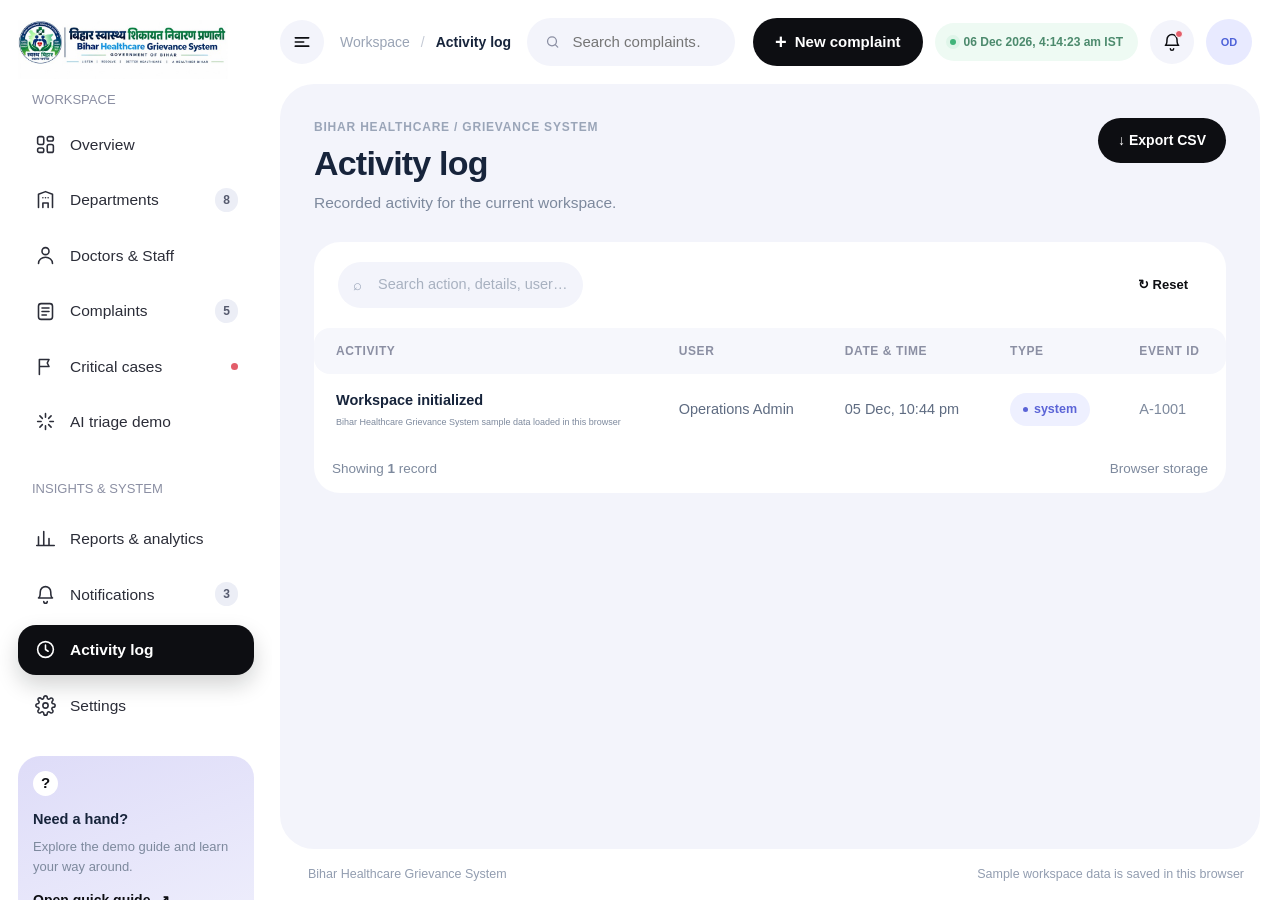
==== commit e8324a5a: "Improve frontend page load performance Co-authored-by: Copilot <223556219+Copilot@users.noreply.gith" ====
--- a/activity-log.html
+++ b/activity-log.html
@@ -5,18 +5,15 @@
   <meta name="viewport" content="width=device-width, initial-scale=1">
   <meta name="theme-color" content="#f7f9fc">
   <meta name="referrer" content="no-referrer">
-  <meta http-equiv="Content-Security-Policy" content="default-src 'self'; script-src 'self' https://cdn.jsdelivr.net; style-src 'self' 'unsafe-inline' https://fonts.googleapis.com; font-src https://fonts.gstatic.com; img-src 'self' data:; connect-src 'self'; object-src 'none'; base-uri 'none'; form-action 'none'">
+  <meta http-equiv="Content-Security-Policy" content="default-src 'self'; script-src 'self' https://cdn.jsdelivr.net; style-src 'self' 'unsafe-inline'; font-src 'self'; img-src 'self' data:; connect-src 'self'; object-src 'none'; base-uri 'none'; form-action 'none'">
   <title>Activity log · Bihar Healthcare Grievance System</title>
-  <link rel="preconnect" href="https://fonts.googleapis.com">
-  <link rel="preconnect" href="https://fonts.gstatic.com" crossorigin>
-  <link href="https://fonts.googleapis.com/css2?family=DM+Sans:wght@400;500;600;700&family=Manrope:wght@400;500;600;700;800&family=Outfit:wght@400;500;600;700&display=swap" rel="stylesheet">
   <link rel="stylesheet" href="css/base.css">
   <link rel="stylesheet" href="css/pages/activity-log.css">
 </head>
 <body>
   <div class="app-shell">
     <aside class="sidebar" id="sidebar">
-      <a class="brand" href="index.html" aria-label="Bihar Healthcare Grievance System home"><img src="assets/bihar-healthcare-logo.png" alt="Bihar Healthcare Grievance System — Government of Bihar"></a>
+      <a class="brand" href="index.html" aria-label="Bihar Healthcare Grievance System home"><img src="assets/bihar-healthcare-logo-optimized.jpg" alt="Bihar Healthcare Grievance System — Government of Bihar" width="678" height="226" fetchpriority="high"></a>
       <div class="side-label">WORKSPACE</div>
       <nav class="nav-list" aria-label="Main navigation">
         <a class="nav-item" href="index.html"><span class="nav-icon"><svg viewBox="0 0 24 24" fill="none" stroke="currentColor" stroke-width="1.8" stroke-linecap="round" stroke-linejoin="round"><rect x="3" y="3" width="7" height="9" rx="2"/><rect x="14" y="3" width="7" height="5" rx="2"/><rect x="14" y="12" width="7" height="9" rx="2"/><rect x="3" y="16" width="7" height="5" rx="2"/></svg></span><span>Overview</span></a>
--- a/css/base.css
+++ b/css/base.css
@@ -38,7 +38,7 @@
   margin: 0;
   background: var(--bg);
   color: var(--text);
-  font-family: "DM Sans",sans-serif;
+  font-family: "Segoe UI", Arial, sans-serif;
   font-size: 14px;
 }
 
@@ -110,7 +110,7 @@
 }
 
 .brand-copy strong {
-  font: 800 20px Manrope,sans-serif;
+  font: 800 20px "Segoe UI", Arial, sans-serif;
   letter-spacing: -.7px;
 }
 
@@ -486,7 +486,7 @@
 }
 
 .page-heading h1 {
-  font: 800 27px Manrope,sans-serif;
+  font: 800 27px "Segoe UI", Arial, sans-serif;
   letter-spacing: -1px;
   margin: 0 0 8px;
 }
@@ -573,7 +573,7 @@
 }
 
 .card-title {
-  font: 700 14px Manrope,sans-serif;
+  font: 700 14px "Segoe UI", Arial, sans-serif;
   margin: 0;
 }
 
@@ -643,7 +643,7 @@
 }
 
 .stat-value {
-  font: 800 27px Manrope,sans-serif;
+  font: 800 27px "Segoe UI", Arial, sans-serif;
   letter-spacing: -1px;
   margin-bottom: 9px;
 }
@@ -1084,7 +1084,7 @@
 }
 
 .modal-header h2 {
-  font: 800 19px Manrope,sans-serif;
+  font: 800 19px "Segoe UI", Arial, sans-serif;
   margin: 0;
   letter-spacing: -.4px;
 }
@@ -1601,7 +1601,7 @@
 
 body {
   background: #fff;
-  font-family: "Outfit","DM Sans",sans-serif;
+  font-family: "Segoe UI", Arial, sans-serif;
   font-size: 14px;
 }
 
@@ -1609,7 +1609,7 @@
 .card-title,
 .stat-value,
 .modal-header h2 {
-  font-family: "Outfit","Manrope",sans-serif;
+  font-family: "Segoe UI", Arial, sans-serif;
 }
 
 /* ---- Sidebar ---- */
